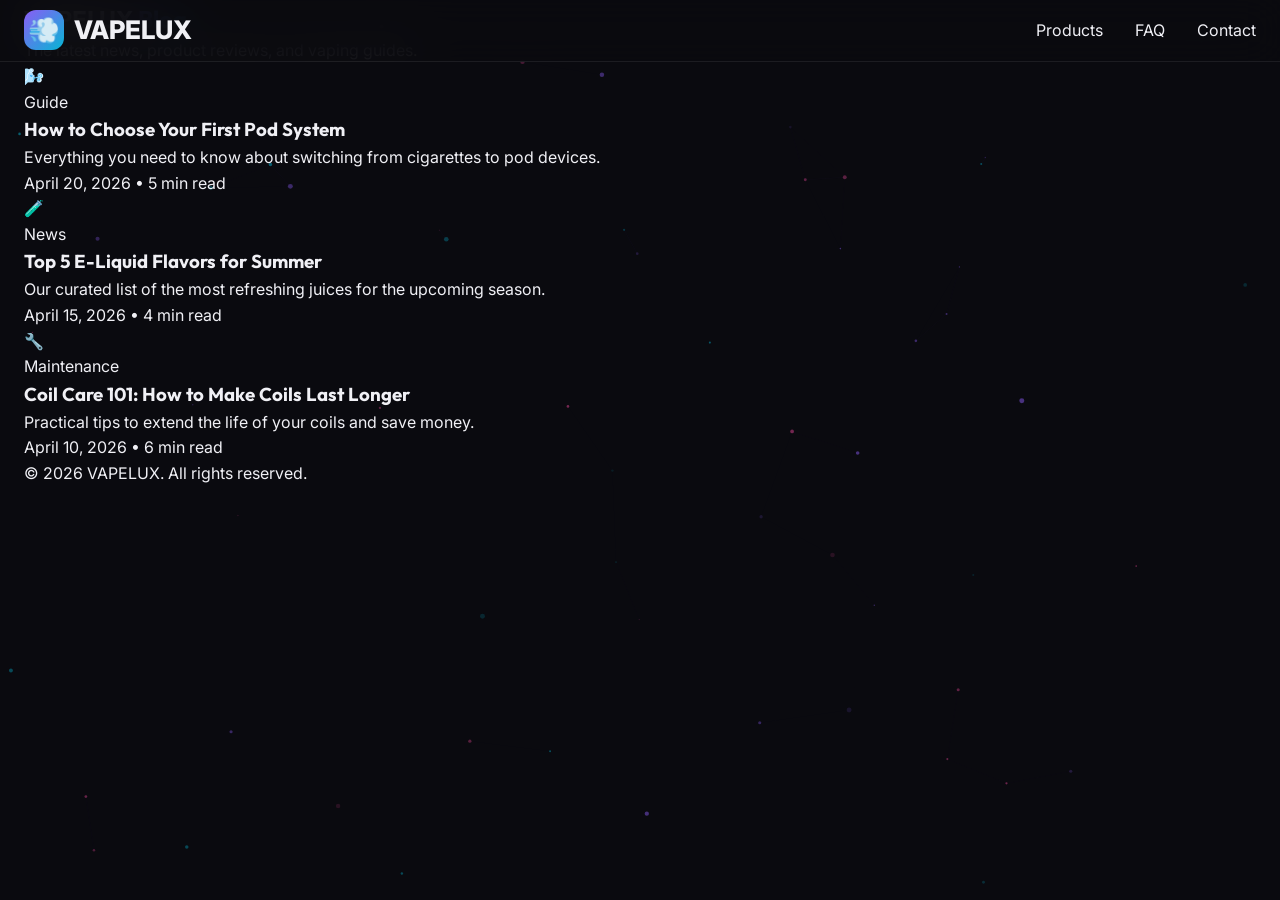
==== vapelux/blog.html @ a4ee9485 "Add files via upload" ====
<!DOCTYPE html>
<html lang="en">
<head>
  <meta charset="UTF-8">
  <meta name="viewport" content="width=device-width, initial-scale=1.0">
  <title>The Vape Blog — VAPELUX | News & Tips</title>
  <link rel="stylesheet" href="styles.css">
</head>
<body>
<canvas id="particles"></canvas>
<nav class="navbar scrolled">
  <div class="container">
    <a href="index.html" class="nav-logo"><div class="logo-icon">💨</div><span>VAPELUX</span></a>
    <ul class="nav-links">
      <li><a href="index.html#products">Products</a></li>
      <li><a href="faq.html">FAQ</a></li>
      <li><a href="contact.html">Contact</a></li>
    </ul>
  </div>
</nav>

<main>
<section class="page-hero">
  <div class="container">
    <h1>VAPELUX <span class="gradient-text">Blog</span></h1>
    <p>The latest news, product reviews, and vaping guides.</p>
  </div>
</section>

<section class="page-content">
  <div class="container">
    <div class="blog-grid">
      <div class="blog-card reveal">
        <div class="blog-card-img">🌬️</div>
        <div class="blog-card-body">
          <div class="blog-card-tag">Guide</div>
          <h3>How to Choose Your First Pod System</h3>
          <p>Everything you need to know about switching from cigarettes to pod devices.</p>
          <div class="blog-card-meta">April 20, 2026 • 5 min read</div>
        </div>
      </div>
      <div class="blog-card reveal">
        <div class="blog-card-img">🧪</div>
        <div class="blog-card-body">
          <div class="blog-card-tag">News</div>
          <h3>Top 5 E-Liquid Flavors for Summer</h3>
          <p>Our curated list of the most refreshing juices for the upcoming season.</p>
          <div class="blog-card-meta">April 15, 2026 • 4 min read</div>
        </div>
      </div>
      <div class="blog-card reveal">
        <div class="blog-card-img">🔧</div>
        <div class="blog-card-body">
          <div class="blog-card-tag">Maintenance</div>
          <h3>Coil Care 101: How to Make Coils Last Longer</h3>
          <p>Practical tips to extend the life of your coils and save money.</p>
          <div class="blog-card-meta">April 10, 2026 • 6 min read</div>
        </div>
      </div>
    </div>
  </div>
</section>
</main>

<footer class="footer">
  <div class="container">
    <div class="footer-bottom"><p>&copy; 2026 VAPELUX. All rights reserved.</p></div>
  </div>
</footer>
<script src="script.js"></script>
</body>
</html>
---- vapelux/styles.css ----
@import url('https://fonts.googleapis.com/css2?family=Inter:wght@300;400;500;600;700;800;900&family=Outfit:wght@300;400;500;600;700;800;900&display=swap');

:root {
  --bg-primary: #0a0a0f;
  --bg-secondary: #12121a;
  --bg-card: rgba(255,255,255,0.04);
  --text-primary: #f0f0f5;
  --text-secondary: #8a8a9a;
  --accent-1: #8b5cf6;
  --accent-2: #06b6d4;
  --accent-3: #ec4899;
  --gradient-main: linear-gradient(135deg, #8b5cf6, #06b6d4);
  --glass: rgba(255,255,255,0.05);
  --glass-border: rgba(255,255,255,0.08);
  --radius: 16px;
  --radius-sm: 10px;
  --shadow-glow: 0 0 40px rgba(139,92,246,0.15);
}

*, *::before, *::after { margin:0; padding:0; box-sizing:border-box; }
body {
  font-family: 'Inter', sans-serif;
  background: var(--bg-primary);
  color: var(--text-primary);
  overflow-x: hidden;
  line-height: 1.6;
}
h1,h2,h3,h4 { font-family:'Outfit',sans-serif; }
a { text-decoration:none; color:inherit; transition: 0.3s; }
img { max-width:100%; display:block; }
button { cursor:pointer; border:none; font-family:inherit; transition: 0.3s; }
.container { max-width:1280px; margin:0 auto; padding:0 24px; }

/* NAVBAR */
.navbar {
  position:fixed; top:0; left:0; width:100%; z-index:1000;
  padding:16px 0; background: rgba(10,10,15,0.6); backdrop-filter: blur(20px);
  border-bottom:1px solid var(--glass-border); transition: 0.4s;
}
.navbar.scrolled { background:rgba(10,10,15,0.9); padding:10px 0; }
.navbar .container { display:flex; align-items:center; justify-content:space-between; }
.nav-logo { display:flex; align-items:center; gap:10px; font-weight:800; font-size:1.6rem; }
.logo-icon { width:40px; height:40px; border-radius:12px; background:var(--gradient-main); display:flex; align-items:center; justify-content:center; }
.nav-links { display:flex; gap:32px; list-style:none; }
.nav-links a:hover { color:var(--accent-1); }
.nav-actions { display:flex; align-items:center; gap:16px; }
.nav-cta { padding:10px 24px; border-radius:50px; background:var(--gradient-main); color:#fff; font-weight:600; }

/* HERO */
.hero { min-height:100vh; display:flex; align-items:center; padding-top:80px; }
.hero .container { display:grid; grid-template-columns:1fr 1fr; gap:60px; align-items:center; }
.hero h1 { font-size:clamp(2.5rem, 5vw, 4rem); font-weight:900; margin-bottom:20px; }
.gradient-text { background: var(--gradient-main); -webkit-background-clip: text; -webkit-text-fill-color: transparent; }
.hero-desc { font-size:1.1rem; color:var(--text-secondary); margin-bottom:36px; }
.hero-btns { display:flex; gap:16px; }
.btn-primary { padding:14px 36px; border-radius:50px; background:var(--gradient-main); color:#fff; font-weight:700; }
.btn-outline { padding:14px 36px; border-radius:50px; border:1.5px solid var(--glass-border); color:#fff; font-weight:700; background:none; }
.hero-image img { border-radius:24px; box-shadow: 0 30px 80px rgba(0,0,0,0.5); }

/* MARQUEE */
.brands { padding:60px 0; border-top:1px solid var(--glass-border); overflow:hidden; }
.marquee-track { display:flex; gap:60px; animation: marquee 20s linear infinite; width: max-content; }
.brand-item { font-size:1.2rem; font-weight:700; opacity:0.2; letter-spacing:4px; }
@keyframes marquee { 0% { transform: translateX(0); } 100% { transform: translateX(-50%); } }

/* CATEGORIES */
.categories { padding:100px 0; }
.categories-grid { display:grid; grid-template-columns: repeat(auto-fit, minmax(250px, 1fr)); gap:24px; }
.category-card { padding:40px; background:var(--bg-card); border:1px solid var(--glass-border); border-radius:var(--radius); transition:0.4s; }
.category-card:hover { transform:translateY(-10px); border-color:var(--accent-1); }
.category-icon { font-size:2rem; margin-bottom:20px; color:var(--accent-1); }

/* PRODUCTS */
.products { padding:100px 0; background:var(--bg-secondary); }
.products-grid { display:grid; grid-template-columns: repeat(auto-fill, minmax(280px, 1fr)); gap:28px; }
.product-card { background:var(--bg-card); border:1px solid var(--glass-border); border-radius:var(--radius); overflow:hidden; transition:0.4s; }
.product-card:hover { transform:translateY(-10px); box-shadow:var(--shadow-glow); }
.product-img { position:relative; aspect-ratio:1; background:#15151f; }
.product-img img { width:100%; height:100%; object-fit:cover; }
.product-badge { position:absolute; top:12px; left:12px; padding:4px 12px; border-radius:50px; font-size:0.7rem; font-weight:700; }
.product-badge.new { background:var(--accent-1); color:#fff; }
.product-info { padding:20px; }
.product-price { font-size:1.2rem; font-weight:800; color:var(--accent-2); }
.product-cart-btn { width:100%; padding:12px; border-radius:var(--radius-sm); background:rgba(139,92,246,0.1); color:var(--accent-1); font-weight:600; margin-top:15px; }

/* CART DRAWER */
.cart-drawer { position:fixed; top:0; right:0; width:400px; height:100vh; background:var(--bg-secondary); z-index:2001; transform:translateX(100%); transition:0.3s cubic-bezier(0.4, 0, 0.2, 1); border-left:1px solid var(--glass-border); }
.cart-drawer.open { transform:translateX(0); }
.cart-overlay { position:fixed; inset:0; background:rgba(0,0,0,0.5); backdrop-filter:blur(5px); z-index:2000; display:none; }
.cart-overlay.open { display:block; }
.cart-header { padding:20px; border-bottom:1px solid var(--glass-border); display:flex; justify-content:space-between; }
.cart-items { padding:20px; flex:1; overflow-y:auto; }
.cart-footer { padding:20px; border-top:1px solid var(--glass-border); }

/* MISC */
#particles { position:fixed; inset:0; z-index:-1; pointer-events:none; }
.reveal { opacity:0; transform:translateY(30px); transition: 0.8s; }
.reveal.visible { opacity:1; transform:translateY(0); }
.age-gate { position:fixed; inset:0; background:rgba(0,0,0,0.95); z-index:9999; display:flex; align-items:center; justify-content:center; backdrop-filter:blur(20px); }
.age-gate.hidden { display:none; }
.age-gate-box { padding:60px; background:var(--bg-card); border-radius:24px; text-align:center; max-width:500px; }
.toast { position:fixed; bottom:20px; left:50%; transform:translateX(-50%); background:var(--bg-secondary); padding:12px 24px; border-radius:50px; border:1px solid var(--glass-border); opacity:0; transition:0.3s; z-index:3000; }
.toast.show { opacity:1; bottom:40px; }

@media (max-width: 768px) {
  .hero .container { grid-template-columns: 1fr; text-align: center; }
  .hero-btns { justify-content: center; }
  .nav-links { display:none; }
}
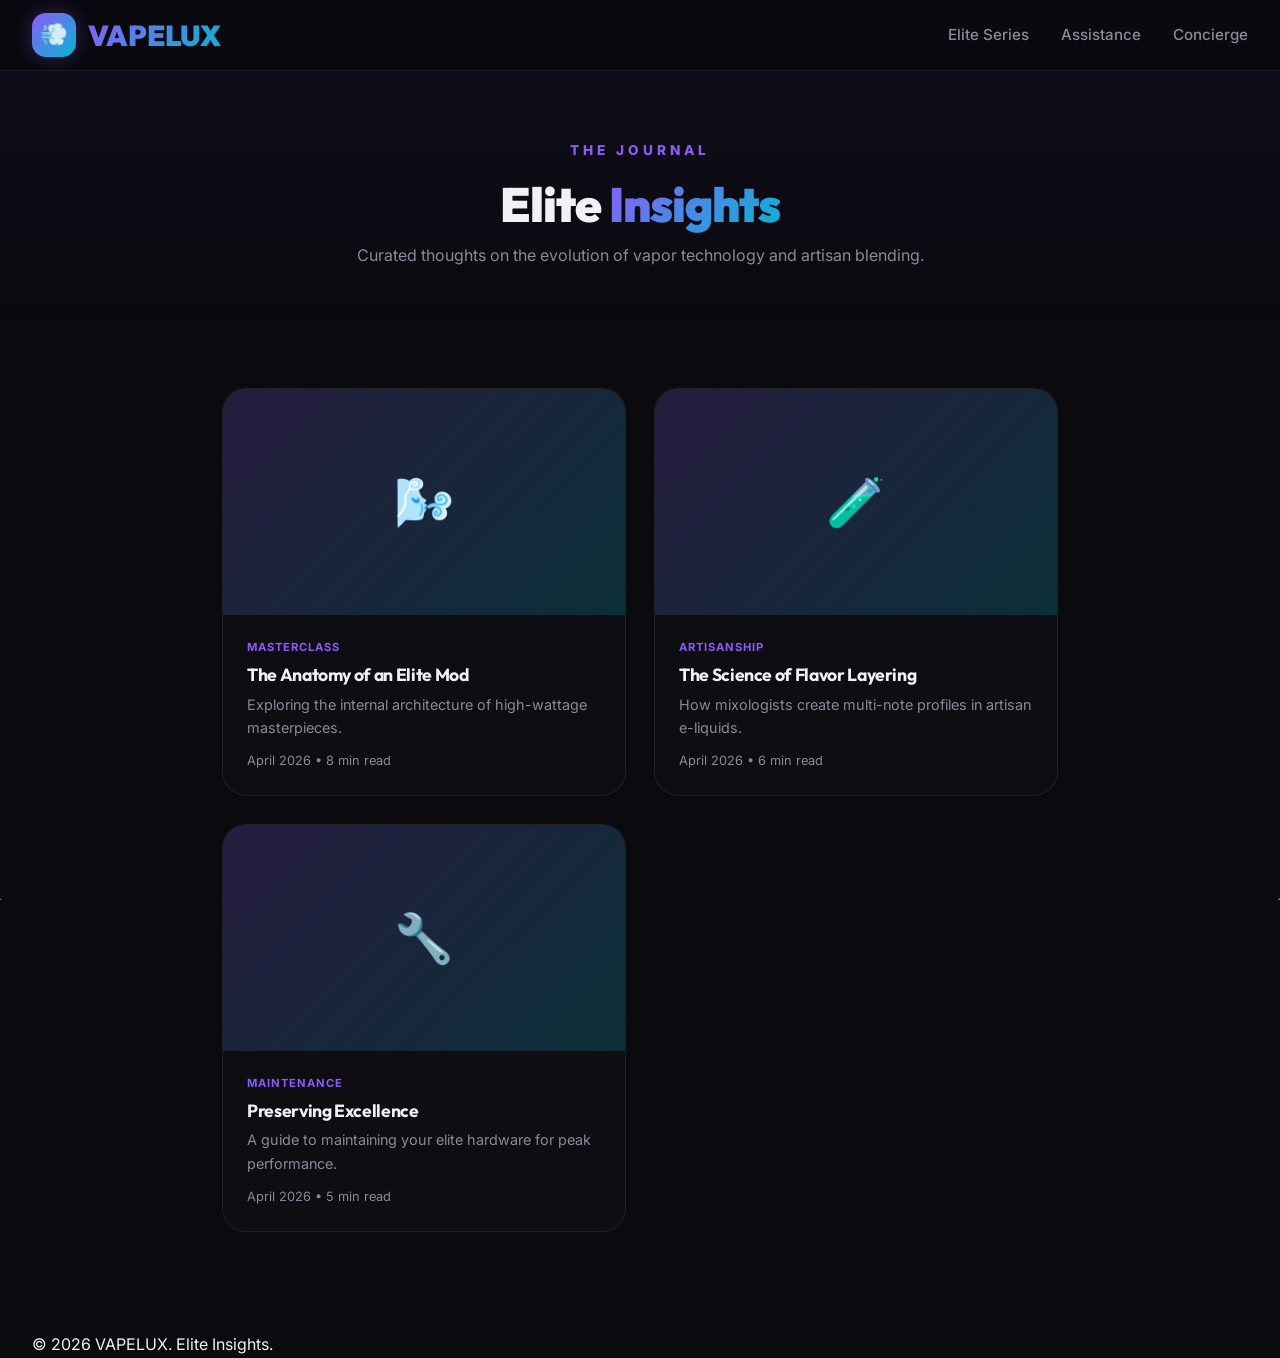
==== commit b7d99119: "Add files via upload" ====
--- a/vapelux/blog.html
+++ b/vapelux/blog.html
@@ -3,7 +3,7 @@
 <head>
   <meta charset="UTF-8">
   <meta name="viewport" content="width=device-width, initial-scale=1.0">
-  <title>The Vape Blog — VAPELUX | News & Tips</title>
+  <title>VAPELUX Journal — Elite Vaping Insights</title>
   <link rel="stylesheet" href="styles.css">
 </head>
 <body>
@@ -12,9 +12,9 @@
   <div class="container">
     <a href="index.html" class="nav-logo"><div class="logo-icon">💨</div><span>VAPELUX</span></a>
     <ul class="nav-links">
-      <li><a href="index.html#products">Products</a></li>
-      <li><a href="faq.html">FAQ</a></li>
-      <li><a href="contact.html">Contact</a></li>
+      <li><a href="index.html#products">Elite Series</a></li>
+      <li><a href="faq.html">Assistance</a></li>
+      <li><a href="contact.html">Concierge</a></li>
     </ul>
   </div>
 </nav>
@@ -22,8 +22,9 @@
 <main>
 <section class="page-hero">
   <div class="container">
-    <h1>VAPELUX <span class="gradient-text">Blog</span></h1>
-    <p>The latest news, product reviews, and vaping guides.</p>
+    <span class="section-label">The Journal</span>
+    <h1>Elite <span class="gradient-text">Insights</span></h1>
+    <p>Curated thoughts on the evolution of vapor technology and artisan blending.</p>
   </div>
 </section>
 
@@ -33,28 +34,28 @@
       <div class="blog-card reveal">
         <div class="blog-card-img">🌬️</div>
         <div class="blog-card-body">
-          <div class="blog-card-tag">Guide</div>
-          <h3>How to Choose Your First Pod System</h3>
-          <p>Everything you need to know about switching from cigarettes to pod devices.</p>
-          <div class="blog-card-meta">April 20, 2026 • 5 min read</div>
+          <div class="blog-card-tag">Masterclass</div>
+          <h3>The Anatomy of an Elite Mod</h3>
+          <p>Exploring the internal architecture of high-wattage masterpieces.</p>
+          <div class="blog-card-meta">April 2026 • 8 min read</div>
         </div>
       </div>
       <div class="blog-card reveal">
         <div class="blog-card-img">🧪</div>
         <div class="blog-card-body">
-          <div class="blog-card-tag">News</div>
-          <h3>Top 5 E-Liquid Flavors for Summer</h3>
-          <p>Our curated list of the most refreshing juices for the upcoming season.</p>
-          <div class="blog-card-meta">April 15, 2026 • 4 min read</div>
+          <div class="blog-card-tag">Artisanship</div>
+          <h3>The Science of Flavor Layering</h3>
+          <p>How mixologists create multi-note profiles in artisan e-liquids.</p>
+          <div class="blog-card-meta">April 2026 • 6 min read</div>
         </div>
       </div>
       <div class="blog-card reveal">
         <div class="blog-card-img">🔧</div>
         <div class="blog-card-body">
           <div class="blog-card-tag">Maintenance</div>
-          <h3>Coil Care 101: How to Make Coils Last Longer</h3>
-          <p>Practical tips to extend the life of your coils and save money.</p>
-          <div class="blog-card-meta">April 10, 2026 • 6 min read</div>
+          <h3>Preserving Excellence</h3>
+          <p>A guide to maintaining your elite hardware for peak performance.</p>
+          <div class="blog-card-meta">April 2026 • 5 min read</div>
         </div>
       </div>
     </div>
@@ -64,7 +65,7 @@
 
 <footer class="footer">
   <div class="container">
-    <div class="footer-bottom"><p>&copy; 2026 VAPELUX. All rights reserved.</p></div>
+    <div class="footer-bottom"><p>&copy; 2026 VAPELUX. Elite Insights.</p></div>
   </div>
 </footer>
 <script src="script.js"></script>
--- a/vapelux/styles.css
+++ b/vapelux/styles.css
@@ -3,107 +3,319 @@
 :root {
   --bg-primary: #0a0a0f;
   --bg-secondary: #12121a;
-  --bg-card: rgba(255,255,255,0.04);
+  --bg-card: rgba(15, 15, 20, 0.6);
+  --bg-card-hover: rgba(255, 255, 255, 0.05);
   --text-primary: #f0f0f5;
   --text-secondary: #8a8a9a;
   --accent-1: #8b5cf6;
   --accent-2: #06b6d4;
   --accent-3: #ec4899;
   --gradient-main: linear-gradient(135deg, #8b5cf6, #06b6d4);
-  --glass: rgba(255,255,255,0.05);
   --glass-border: rgba(255,255,255,0.08);
-  --radius: 16px;
-  --radius-sm: 10px;
-  --shadow-glow: 0 0 40px rgba(139,92,246,0.15);
+  --radius: 24px;
+  --radius-sm: 12px;
+  --shadow-glow: 0 0 50px rgba(139,92,246,0.2);
 }
 
 *, *::before, *::after { margin:0; padding:0; box-sizing:border-box; }
-body {
-  font-family: 'Inter', sans-serif;
-  background: var(--bg-primary);
-  color: var(--text-primary);
-  overflow-x: hidden;
-  line-height: 1.6;
-}
-h1,h2,h3,h4 { font-family:'Outfit',sans-serif; }
-a { text-decoration:none; color:inherit; transition: 0.3s; }
+html { scroll-behavior: smooth; scroll-padding-top: 80px; }
+body { font-family:'Inter',sans-serif; background:var(--bg-primary); color:var(--text-primary); overflow-x:hidden; line-height:1.6; }
+h1,h2,h3,h4,h5,h6 { font-family:'Outfit',sans-serif; line-height:1.1; letter-spacing:-0.02em; }
+a { text-decoration:none; color:inherit; transition:0.4s; }
 img { max-width:100%; display:block; }
-button { cursor:pointer; border:none; font-family:inherit; transition: 0.3s; }
-.container { max-width:1280px; margin:0 auto; padding:0 24px; }
+button { cursor:pointer; border:none; font-family:inherit; transition:0.4s; }
+ul { list-style:none; }
+.container { max-width:1400px; margin:0 auto; padding:0 32px; }
+
+/* GRADIENT TEXT */
+/* GRADIENT TEXT */
+.gradient-text { 
+  background: var(--gradient-main); 
+  -webkit-background-clip: text; 
+  -webkit-text-fill-color: transparent;
+  color: var(--accent-1); /* Fallback */
+}
+
+/* BUTTONS */
+.btn-primary { padding:14px 36px; border-radius:100px; background:var(--gradient-main); color:#fff; font-weight:700; font-size:0.95rem; display:inline-block; text-align:center; }
+.btn-primary:hover { transform:translateY(-3px); box-shadow:0 12px 40px rgba(139,92,246,0.4); }
+.btn-outline { padding:14px 36px; border-radius:100px; background:transparent; color:var(--text-primary); font-weight:700; font-size:0.95rem; border:1.5px solid var(--glass-border); display:inline-block; text-align:center; }
+.btn-outline:hover { border-color:var(--accent-1); background:rgba(139,92,246,0.08); }
+.hero-btns { display:flex; gap:16px; flex-wrap:wrap; }
 
 /* NAVBAR */
-.navbar {
-  position:fixed; top:0; left:0; width:100%; z-index:1000;
-  padding:16px 0; background: rgba(10,10,15,0.6); backdrop-filter: blur(20px);
-  border-bottom:1px solid var(--glass-border); transition: 0.4s;
-}
-.navbar.scrolled { background:rgba(10,10,15,0.9); padding:10px 0; }
+.navbar { position:fixed; top:0; left:0; width:100%; z-index:1000; padding:20px 0; background:rgba(10,10,15,0.4); backdrop-filter:blur(30px); border-bottom:1px solid var(--glass-border); transition:0.5s; }
+.navbar.scrolled { padding:12px 0; background:rgba(10,10,15,0.95); }
 .navbar .container { display:flex; align-items:center; justify-content:space-between; }
-.nav-logo { display:flex; align-items:center; gap:10px; font-weight:800; font-size:1.6rem; }
-.logo-icon { width:40px; height:40px; border-radius:12px; background:var(--gradient-main); display:flex; align-items:center; justify-content:center; }
-.nav-links { display:flex; gap:32px; list-style:none; }
-.nav-links a:hover { color:var(--accent-1); }
-.nav-actions { display:flex; align-items:center; gap:16px; }
-.nav-cta { padding:10px 24px; border-radius:50px; background:var(--gradient-main); color:#fff; font-weight:600; }
+.nav-logo { display:flex; align-items:center; gap:12px; font-family:'Outfit'; font-weight:900; font-size:1.8rem; }
+.logo-icon { width:44px; height:44px; border-radius:14px; background:var(--gradient-main); display:flex; align-items:center; justify-content:center; font-size:1.4rem; box-shadow:0 0 20px rgba(139,92,246,0.3); border: none !important; }
+.nav-logo span { background:var(--gradient-main); -webkit-background-clip:text; -webkit-text-fill-color:transparent; }
+.nav-links { display:flex; gap:32px; align-items:center; }
+.nav-links a { font-size:0.95rem; font-weight:500; color:var(--text-secondary); position:relative; }
+.nav-links a:hover { color:var(--text-primary); }
+.nav-links a::after { content:''; position:absolute; bottom:-6px; left:0; width:0; height:2px; background:var(--gradient-main); transition:width 0.4s; }
+.nav-links a:hover::after { width:100%; }
+.nav-actions { display:flex; align-items:center; gap:20px; }
+.nav-cta { padding:12px 28px; border-radius:100px; font-size:0.9rem; font-weight:700; background:var(--gradient-main); color:#fff; box-shadow:0 10px 30px rgba(139,92,246,0.25); }
+.nav-cta:hover { transform:translateY(-3px); }
+.nav-toggle { display:none; flex-direction:column; justify-content:center; align-items:center; background:none; width:44px; height:44px; border-radius:14px; border:1px solid var(--glass-border); position:relative; }
+.nav-toggle span { position: absolute; width:24px; height:2px; background:var(--text-primary); border-radius:2px; transition:0.3s; }
+.nav-toggle span:nth-child(1) { transform: translateY(-8px); }
+.nav-toggle span:nth-child(2) { transform: translateY(0); }
+.nav-toggle span:nth-child(3) { transform: translateY(8px); }
+.nav-close { display: none; }
+
+/* CART TOGGLE */
+.cart-toggle { position:relative; background:rgba(255,255,255,0.05); width:44px; height:44px; border-radius:14px; display:flex; align-items:center; justify-content:center; font-size:1.2rem; border:1px solid var(--glass-border); }
+.cart-toggle:hover { background:rgba(255,255,255,0.1); transform:scale(1.1); }
+.cart-count { position:absolute; top:-6px; right:-6px; width:22px; height:22px; border-radius:50%; background:var(--accent-3); color:#fff; font-size:0.7rem; font-weight:800; display:flex; align-items:center; justify-content:center; border:2px solid var(--bg-primary); }
 
 /* HERO */
-.hero { min-height:100vh; display:flex; align-items:center; padding-top:80px; }
-.hero .container { display:grid; grid-template-columns:1fr 1fr; gap:60px; align-items:center; }
-.hero h1 { font-size:clamp(2.5rem, 5vw, 4rem); font-weight:900; margin-bottom:20px; }
-.gradient-text { background: var(--gradient-main); -webkit-background-clip: text; -webkit-text-fill-color: transparent; }
-.hero-desc { font-size:1.1rem; color:var(--text-secondary); margin-bottom:36px; }
-.hero-btns { display:flex; gap:16px; }
-.btn-primary { padding:14px 36px; border-radius:50px; background:var(--gradient-main); color:#fff; font-weight:700; }
-.btn-outline { padding:14px 36px; border-radius:50px; border:1.5px solid var(--glass-border); color:#fff; font-weight:700; background:none; }
-.hero-image img { border-radius:24px; box-shadow: 0 30px 80px rgba(0,0,0,0.5); }
-
-/* MARQUEE */
-.brands { padding:60px 0; border-top:1px solid var(--glass-border); overflow:hidden; }
-.marquee-track { display:flex; gap:60px; animation: marquee 20s linear infinite; width: max-content; }
-.brand-item { font-size:1.2rem; font-weight:700; opacity:0.2; letter-spacing:4px; }
-@keyframes marquee { 0% { transform: translateX(0); } 100% { transform: translateX(-50%); } }
+.hero { min-height:100vh; display:flex; align-items:center; position:relative; padding:140px 0 100px; overflow:hidden; }
+.hero::before { content:''; position:absolute; top:-30%; right:-10%; width:800px; height:800px; background:radial-gradient(circle, rgba(139,92,246,0.15), transparent 70%); filter:blur(60px); z-index:-1; }
+.hero::after { content:''; position:absolute; bottom:-20%; left:-10%; width:600px; height:600px; background:radial-gradient(circle, rgba(6,182,212,0.1), transparent 70%); filter:blur(60px); z-index:-1; }
+.hero .container { display:grid; grid-template-columns:1fr 1fr; gap:80px; align-items:center; }
+.hero-badge { display:inline-flex; align-items:center; gap:10px; padding:8px 20px; border-radius:100px; font-size:0.85rem; font-weight:700; background:rgba(139,92,246,0.1); color:var(--accent-1); border:1px solid rgba(139,92,246,0.2); margin-bottom:24px; text-transform:uppercase; letter-spacing:0.05em; }
+.hero-badge .dot { width:8px; height:8px; border-radius:50%; background:var(--accent-1); box-shadow:0 0 10px var(--accent-1); animation:pulse 2s infinite; }
+.hero h1 { font-size:clamp(3rem,6vw,5rem); font-weight:900; margin-bottom:24px; line-height:1.05; }
+.hero-desc { font-size:1.2rem; color:var(--text-secondary); max-width:540px; margin-bottom:44px; }
+.hero-image { position:relative; perspective:1000px; }
+.hero-image img { width:100%; border-radius:32px; transform:rotateY(-5deg) rotateX(5deg); box-shadow:-20px 40px 100px rgba(0,0,0,0.6); animation:float 6s ease-in-out infinite; }
+.hero-image::after { content:''; position:absolute; inset:-20px; background:var(--gradient-main); filter:blur(40px); opacity:0.2; z-index:-1; border-radius:40px; }
+.hero-stats { display:flex; gap:60px; margin-top:60px; border-top:1px solid var(--glass-border); padding-top:40px; }
+.hero-stat h3 { font-size:2.2rem; font-weight:900; background:var(--gradient-main); -webkit-background-clip:text; -webkit-text-fill-color:transparent; }
+.hero-stat p { font-size:0.85rem; color:var(--text-secondary); text-transform:uppercase; letter-spacing:2px; margin-top:4px; font-weight:600; }
+
+/* BRANDS MARQUEE */
+.brands { padding:60px 0; border-top:1px solid var(--glass-border); border-bottom:1px solid var(--glass-border); overflow:hidden; }
+.marquee-track { display:flex; gap:60px; animation:marquee 20s linear infinite; width:max-content; }
+.brand-item { font-family:'Outfit'; font-size:1.3rem; font-weight:700; color:rgba(255,255,255,0.4); white-space:nowrap; text-transform:uppercase; letter-spacing:4px; }
+
+/* SECTIONS */
+section { padding:100px 0; }
+.section-header { text-align:center; margin-bottom:80px; }
+.section-label { color:var(--accent-1); font-weight:800; text-transform:uppercase; letter-spacing:4px; font-size:0.85rem; margin-bottom:16px; display:block; }
+.section-title { font-size:clamp(2.2rem,4vw,3.5rem); font-weight:900; margin-bottom:20px; line-height: 1.1; }
+.section-desc { color:var(--text-secondary); max-width:640px; margin:0 auto; font-size:1.1rem; }
 
 /* CATEGORIES */
-.categories { padding:100px 0; }
-.categories-grid { display:grid; grid-template-columns: repeat(auto-fit, minmax(250px, 1fr)); gap:24px; }
-.category-card { padding:40px; background:var(--bg-card); border:1px solid var(--glass-border); border-radius:var(--radius); transition:0.4s; }
-.category-card:hover { transform:translateY(-10px); border-color:var(--accent-1); }
-.category-icon { font-size:2rem; margin-bottom:20px; color:var(--accent-1); }
+.categories-grid { display:grid; grid-template-columns:repeat(auto-fit, minmax(300px,1fr)); gap:32px; }
+.category-card { padding:40px; background:var(--bg-card); border:1px solid var(--glass-border); border-radius:var(--radius); transition:0.5s; position:relative; overflow:hidden; backdrop-filter: blur(20px); }
+.category-card:hover { transform:translateY(-10px); border-color:rgba(139,92,246,0.3); background: var(--bg-card-hover); box-shadow:var(--shadow-glow); }
+.category-card::before { content:''; position:absolute; top:0; left:0; width:100%; height:4px; background:var(--gradient-main); transform:scaleX(0); transition:0.5s; }
+.category-card:hover::before { transform:scaleX(1); }
+.category-icon { width:70px; height:70px; border-radius:20px; display:flex; align-items:center; justify-content:center; font-size:2.2rem; margin-bottom:30px; background:rgba(139,92,246,0.1); color:var(--accent-1); }
+.category-card h3 { font-size:1.5rem; margin-bottom:12px; }
+.category-card p { color:var(--text-secondary); font-size:1rem; }
 
 /* PRODUCTS */
-.products { padding:100px 0; background:var(--bg-secondary); }
-.products-grid { display:grid; grid-template-columns: repeat(auto-fill, minmax(280px, 1fr)); gap:28px; }
-.product-card { background:var(--bg-card); border:1px solid var(--glass-border); border-radius:var(--radius); overflow:hidden; transition:0.4s; }
-.product-card:hover { transform:translateY(-10px); box-shadow:var(--shadow-glow); }
-.product-img { position:relative; aspect-ratio:1; background:#15151f; }
-.product-img img { width:100%; height:100%; object-fit:cover; }
-.product-badge { position:absolute; top:12px; left:12px; padding:4px 12px; border-radius:50px; font-size:0.7rem; font-weight:700; }
+.products { background:var(--bg-secondary); padding:120px 0; }
+.products-grid { display:grid; grid-template-columns:repeat(auto-fill, minmax(300px,1fr)); gap:40px; }
+.product-card { background:var(--bg-primary); border:1px solid var(--glass-border); border-radius:var(--radius); overflow:hidden; transition:0.5s; }
+.product-card:hover { transform:translateY(-10px); box-shadow:var(--shadow-glow); border-color:rgba(139,92,246,0.3); }
+.product-img { position:relative; aspect-ratio:1; background:#000; overflow:hidden; }
+.product-img img { width:100%; height:100%; object-fit:cover; transition:0.8s; }
+.product-card:hover .product-img img { transform:scale(1.1) rotate(2deg); }
+.product-badge { position:absolute; top:20px; left:20px; padding:6px 16px; border-radius:100px; font-size:0.75rem; font-weight:800; text-transform:uppercase; letter-spacing:1px; z-index:2; }
 .product-badge.new { background:var(--accent-1); color:#fff; }
-.product-info { padding:20px; }
-.product-price { font-size:1.2rem; font-weight:800; color:var(--accent-2); }
-.product-cart-btn { width:100%; padding:12px; border-radius:var(--radius-sm); background:rgba(139,92,246,0.1); color:var(--accent-1); font-weight:600; margin-top:15px; }
-
-/* CART DRAWER */
-.cart-drawer { position:fixed; top:0; right:0; width:400px; height:100vh; background:var(--bg-secondary); z-index:2001; transform:translateX(100%); transition:0.3s cubic-bezier(0.4, 0, 0.2, 1); border-left:1px solid var(--glass-border); }
+.product-badge.hot { background:var(--accent-3); color:#fff; }
+.product-badge.sale { background:var(--accent-2); color:#fff; }
+.product-info { padding:30px; }
+.product-brand { color:var(--accent-1); font-size:0.8rem; font-weight:800; text-transform:uppercase; letter-spacing:2px; margin-bottom:8px; }
+.product-info h3 { font-size:1.25rem; margin-bottom:12px; }
+.product-price { font-size:1.5rem; font-weight:900; background:var(--gradient-main); -webkit-background-clip:text; -webkit-text-fill-color:transparent; }
+.product-cart-btn { width:100%; padding:16px; border-radius:16px; background:rgba(255,255,255,0.05); color:#fff; font-weight:700; margin-top:24px; border:1px solid var(--glass-border); }
+.product-cart-btn:hover { background:var(--gradient-main); border-color:transparent; }
+
+/* FEATURED */
+.featured { padding:120px 0; }
+.featured-grid { display:grid; grid-template-columns:1fr 1fr; gap:80px; align-items:center; }
+
+/* CART OVERLAY & DRAWER */
+.cart-overlay { position:fixed; inset:0; background:rgba(0,0,0,0.8); backdrop-filter:blur(15px); z-index:2000; opacity:0; visibility:hidden; transition:0.4s; }
+.cart-overlay.open { opacity:1; visibility:visible; }
+.cart-drawer { position:fixed; top:0; right:0; width:480px; max-width:100%; height:100vh; background:var(--bg-secondary); z-index:2001; transform:translateX(100%); transition:0.5s cubic-bezier(0.16,1,0.3,1); border-left:1px solid var(--glass-border); display:flex; flex-direction:column; box-shadow:-20px 0 60px rgba(0,0,0,0.5); }
 .cart-drawer.open { transform:translateX(0); }
-.cart-overlay { position:fixed; inset:0; background:rgba(0,0,0,0.5); backdrop-filter:blur(5px); z-index:2000; display:none; }
-.cart-overlay.open { display:block; }
-.cart-header { padding:20px; border-bottom:1px solid var(--glass-border); display:flex; justify-content:space-between; }
-.cart-items { padding:20px; flex:1; overflow-y:auto; }
-.cart-footer { padding:20px; border-top:1px solid var(--glass-border); }
-
-/* MISC */
+.cart-header { padding:30px; border-bottom:1px solid var(--glass-border); display:flex; justify-content:space-between; align-items:center; }
+.cart-header h3 { font-size:1.5rem; font-weight:900; }
+.cart-close { font-size:1.8rem; background:none; color:var(--text-secondary); }
+.cart-close:hover { color:#fff; }
+.cart-items { padding:24px; flex:1; overflow-y:auto; }
+.cart-item { display:flex; gap:16px; align-items:center; padding:16px 0; border-bottom:1px solid var(--glass-border); }
+.cart-item-img { width:80px; height:80px; border-radius:16px; background:#000; overflow:hidden; flex-shrink:0; }
+.cart-item-img img { width:100%; height:100%; object-fit:cover; }
+.cart-item-details { flex:1; min-width:0; }
+.cart-item-brand { font-size:0.7rem; color:var(--accent-1); font-weight:700; text-transform:uppercase; letter-spacing:1px; }
+.cart-item-name { font-size:0.95rem; font-weight:600; margin:4px 0; white-space:nowrap; overflow:hidden; text-overflow:ellipsis; }
+.cart-item-price { font-size:0.85rem; color:var(--text-secondary); }
+.cart-item-actions { display:flex; flex-direction:column; align-items:flex-end; gap:8px; }
+.cart-qty-controls { display:flex; align-items:center; border:1px solid var(--glass-border); border-radius:10px; overflow:hidden; }
+.cart-qty-btn { width:32px; height:32px; background:rgba(255,255,255,0.04); color:#fff; font-size:1rem; display:flex; align-items:center; justify-content:center; }
+.cart-qty-btn:hover { background:rgba(139,92,246,0.2); }
+.cart-qty-value { width:32px; text-align:center; font-size:0.85rem; font-weight:700; }
+.cart-remove-btn { background:none; font-size:0.9rem; opacity:0.4; padding:2px; }
+.cart-remove-btn:hover { opacity:1; }
+.cart-empty { flex:1; display:flex; flex-direction:column; align-items:center; justify-content:center; gap:16px; padding:40px; }
+.cart-empty-icon { font-size:3rem; opacity:0.3; }
+.cart-empty p { color:var(--text-secondary); }
+.cart-footer { padding:30px; border-top:1px solid var(--glass-border); background:rgba(0,0,0,0.2); }
+.cart-total, .cart-subtotal { display:flex; justify-content:space-between; font-size:1.3rem; font-weight:900; margin-bottom:20px; }
+.cart-subtotal span:last-child { background:var(--gradient-main); -webkit-background-clip:text; -webkit-text-fill-color:transparent; }
+.cart-shipping-note { font-size:0.75rem; color:var(--text-secondary); margin-bottom:16px; text-align:center; }
+
+/* AGE GATE */
+.age-gate { position:fixed; inset:0; z-index:9999; display:flex; align-items:center; justify-content:center; background:rgba(10,10,15,0.95); backdrop-filter:blur(30px); }
+.age-gate.hidden { display:none; }
+.age-gate-box { 
+  text-align:center; 
+  padding:60px 40px; 
+  border-radius:var(--radius); 
+  background: var(--bg-secondary); 
+  border: 1px solid var(--glass-border); 
+  max-width: 500px; 
+  width: 90%; 
+  box-shadow: 0 30px 100px rgba(0,0,0,0.8);
+  position: relative;
+  z-index: 10001;
+}
+.age-gate-box h2 { font-size: clamp(1.5rem, 5vw, 2.2rem); margin-bottom: 12px; }
+.age-gate-box p { font-size: 1rem; color: var(--text-secondary); margin-bottom: 32px; }
+.age-gate-btns { display: flex; gap: 16px; justify-content: center; flex-wrap: wrap; }
+
+/* TOAST */
+.toast { position:fixed; bottom:-100px; left:50%; transform:translateX(-50%); background:var(--bg-secondary); border:1px solid var(--accent-1); padding:16px 32px; border-radius:100px; color:#fff; font-weight:600; box-shadow:0 10px 40px rgba(139,92,246,0.4); z-index:3000; transition:0.5s cubic-bezier(0.16,1,0.3,1); display:flex; align-items:center; gap:10px; }
+.toast.show { bottom:40px; }
+.toast-icon { color:#22c55e; font-weight:700; }
+.toast-msg { font-size:0.9rem; white-space:nowrap; }
+
+/* SUBPAGE STYLES */
+.page-hero { padding:140px 0 60px; text-align:center; background:linear-gradient(180deg, rgba(139,92,246,0.06), transparent); }
+.page-hero h1 { font-size:clamp(2rem,4vw,3rem); font-weight:900; margin-bottom:12px; }
+.page-hero p { color:var(--text-secondary); max-width:600px; margin:0 auto; }
+.page-content { padding:60px 0 100px; }
+.page-content .container { max-width:900px; }
+.legal-content h2 { font-size:1.4rem; font-weight:700; margin:40px 0 16px; padding-top:20px; border-top:1px solid var(--glass-border); }
+.legal-content h2:first-child { border-top:none; margin-top:0; }
+.legal-content p { color:var(--text-secondary); margin-bottom:16px; line-height:1.8; }
+.legal-content ul { margin:0 0 16px 20px; list-style:disc; }
+.legal-content ul li { color:var(--text-secondary); margin-bottom:8px; line-height:1.7; }
+.legal-content a { color:var(--accent-1); }
+.legal-content strong { color:var(--text-primary); }
+
+/* FAQ */
+.faq-list { max-width:800px; margin:0 auto; display:flex; flex-direction:column; gap:12px; }
+.faq-item { border-radius:var(--radius); background:var(--bg-card); border:1px solid var(--glass-border); overflow:hidden; transition:0.3s; }
+.faq-item:hover { border-color:rgba(139,92,246,0.2); }
+.faq-question { width:100%; padding:20px 24px; display:flex; justify-content:space-between; align-items:center; background:rgba(255,255,255,0.03); color:var(--text-primary); font-size:1rem; font-weight:600; text-align:left; border: none; }
+.faq-question:hover { color:var(--accent-1); background:rgba(255,255,255,0.08); }
+.faq-arrow { transition:transform 0.3s; color:var(--text-secondary); }
+.faq-item.open .faq-arrow { transform:rotate(180deg); color:var(--accent-1); }
+.faq-answer { max-height:0; overflow:hidden; transition:max-height 0.4s; }
+.faq-item.open .faq-answer { max-height:500px; }
+.faq-answer-inner { padding:0 24px 20px; color:var(--text-secondary); line-height:1.7; }
+
+/* CONTACT */
+.contact-grid { display:grid; grid-template-columns:1fr 1fr; gap:60px; }
+.contact-form { display:flex; flex-direction:column; gap:16px; background:var(--bg-card); padding:40px; border-radius:var(--radius); border:1px solid var(--glass-border); }
+.contact-form input, .contact-form textarea, .contact-form select { padding:16px 20px; border-radius:14px; background:rgba(0,0,0,0.3); border:1px solid var(--glass-border); color:#fff; font-family:'Inter'; font-size:0.95rem; outline:none; transition:0.3s; resize:vertical; }
+.contact-form input:focus, .contact-form textarea:focus { border-color:var(--accent-1); background:rgba(139,92,246,0.05); }
+.contact-form input::placeholder, .contact-form textarea::placeholder { color:var(--text-secondary); }
+.contact-form textarea { min-height:140px; }
+.contact-info-cards { display:flex; flex-direction:column; gap:16px; }
+.contact-info-card { padding:28px; border-radius:var(--radius); background:var(--bg-card); border:1px solid var(--glass-border); }
+.contact-info-card .icon { font-size:1.5rem; margin-bottom:12px; }
+.contact-info-card h4 { font-size:1rem; font-weight:700; margin-bottom:6px; }
+.contact-info-card p { color:var(--text-secondary); font-size:0.9rem; }
+
+/* BLOG */
+.blog-grid { display:grid; grid-template-columns:repeat(auto-fill, minmax(320px,1fr)); gap:28px; }
+.blog-card { border-radius:var(--radius); background:var(--bg-card); border:1px solid var(--glass-border); overflow:hidden; transition:0.4s; }
+.blog-card:hover { transform:translateY(-6px); box-shadow:var(--shadow-glow); }
+.blog-card-img { width:100%; aspect-ratio:16/9; background:linear-gradient(135deg, rgba(139,92,246,0.2), rgba(6,182,212,0.2)); display:flex; align-items:center; justify-content:center; font-size:3rem; }
+.blog-card-body { padding:24px; }
+.blog-card-tag { font-size:0.7rem; font-weight:700; text-transform:uppercase; letter-spacing:1px; color:var(--accent-1); margin-bottom:8px; }
+.blog-card-body h3 { font-size:1.1rem; font-weight:700; margin-bottom:8px; }
+.blog-card-body p { color:var(--text-secondary); font-size:0.9rem; margin-bottom:12px; }
+.blog-card-meta { font-size:0.8rem; color:var(--text-secondary); }
+
+/* ANIMATIONS */
 #particles { position:fixed; inset:0; z-index:-1; pointer-events:none; }
-.reveal { opacity:0; transform:translateY(30px); transition: 0.8s; }
+main { position:relative; z-index:1; }
+.reveal { opacity:0; transform:translateY(50px); transition:1s cubic-bezier(0.16,1,0.3,1); }
 .reveal.visible { opacity:1; transform:translateY(0); }
-.age-gate { position:fixed; inset:0; background:rgba(0,0,0,0.95); z-index:9999; display:flex; align-items:center; justify-content:center; backdrop-filter:blur(20px); }
-.age-gate.hidden { display:none; }
-.age-gate-box { padding:60px; background:var(--bg-card); border-radius:24px; text-align:center; max-width:500px; }
-.toast { position:fixed; bottom:20px; left:50%; transform:translateX(-50%); background:var(--bg-secondary); padding:12px 24px; border-radius:50px; border:1px solid var(--glass-border); opacity:0; transition:0.3s; z-index:3000; }
-.toast.show { opacity:1; bottom:40px; }
+@keyframes float { 0%,100% { transform:rotateY(-5deg) rotateX(5deg) translateY(0); } 50% { transform:rotateY(-8deg) rotateX(8deg) translateY(-20px); } }
+@keyframes pulse { 0%,100% { opacity:1; } 50% { opacity:0.4; } }
+@keyframes marquee { 0% { transform:translateX(0); } 100% { transform:translateX(-50%); } }
+
+/* SCROLLBAR */
+::-webkit-scrollbar { width:8px; }
+::-webkit-scrollbar-track { background:var(--bg-primary); }
+::-webkit-scrollbar-thumb { background:rgba(139,92,246,0.3); border-radius:4px; }
+
+/* RESPONSIVE */
+@media (max-width:1024px) {
+  .hero .container { grid-template-columns:1fr; text-align:center; gap:40px; }
+  .hero-desc { margin:0 auto 40px; }
+  .hero-btns { justify-content:center; }
+  .hero-stats { justify-content:center; }
+  .featured-grid { grid-template-columns:1fr; }
+  .contact-grid { grid-template-columns:1fr; }
+  .cart-drawer { width:100%; }
+}
+@media (max-width:768px) {
+  .nav-toggle { display:flex; z-index: 1002; }
+  .nav-links { display:none; position:fixed; top:0; left:0; width:100%; height:100vh; flex-direction:column; justify-content:center; align-items:center; background:rgba(10,10,15,0.98); backdrop-filter:blur(30px); gap:32px; z-index: 1001; }
+  .nav-links.open { display:flex; }
+  .nav-links.open ~ .nav-toggle { display: none !important; }
+  .nav-close { display: block; position: absolute; top: 30px; right: 30px; background: none; color: var(--text-primary); font-size: 2rem; z-index: 1002; }
+  .nav-actions { gap: 12px; }
+  .nav-cta { display: none; } /* Hide shop button on small mobile nav to save space */
+  .hero { padding: 120px 0 60px; }
+  .hero h1 { font-size: clamp(2rem, 8vw, 3rem); }
+  .hero-image img { transform: none; animation: floatMobile 6s ease-in-out infinite; max-width: 80%; margin: 0 auto; }
+  .products-grid { grid-template-columns:1fr 1fr; gap: 20px; }
+  .product-info { padding: 20px; }
+}
+@media (max-width:480px) {
+  .products-grid { grid-template-columns:1fr; }
+  .hero h1 { font-size: clamp(1.8rem, 10vw, 2.5rem); }
+  .hero-btns { flex-direction:column; align-items:center; width: 100%; }
+  .hero-btns .btn-primary, .hero-btns .btn-outline { width: 100%; }
+  .hero-stats { flex-direction:column; gap:20px; margin-top: 40px; }
+  .container { padding: 0 20px; }
+  .nav-logo { font-size: 1.4rem; }
+  .logo-icon { width: 36px; height: 36px; font-size: 1.1rem; }
+}
+
+/* CHECKOUT & FOOTER GRIDS */
+.checkout-grid { display: grid; grid-template-columns: 1fr 1.2fr; gap: 60px; align-items: start; }
+.footer-grid { display: grid; grid-template-columns: 2fr 1fr 1fr; gap: 80px; margin-bottom: 60px; }
+
+.checkout-item { display: flex; gap: 16px; align-items: center; margin-bottom: 16px; }
+.checkout-item-img { width: 60px; height: 60px; border-radius: 12px; background: #000; overflow: hidden; border: 1px solid var(--glass-border); flex-shrink: 0; }
+.checkout-item-img img { width: 100%; height: 100%; object-fit: cover; }
+.checkout-item-details { flex: 1; }
+.checkout-item-details h4 { margin: 0; font-size: 0.95rem; }
+.checkout-item-details p { margin: 0; font-size: 0.8rem; color: var(--text-secondary); }
+.checkout-item-price { font-weight: 800; }
+
+.pt-0 { padding-top: 0 !important; }
+.footer-simple { padding: 60px 0; border-top: 1px solid var(--glass-border); text-align: center; color: var(--text-secondary); }
+.footer-simple .container { display: flex; flex-direction: column; align-items: center; gap: 16px; }
+
+/* MODALS */
+.modal-overlay { position: fixed; inset: 0; background: rgba(10,10,15,0.95); z-index: 9999; display: none; align-items: center; justify-content: center; backdrop-filter: blur(30px); }
+.modal-box { text-align: center; padding: 60px; background: var(--bg-secondary); border: 1px solid var(--glass-border); border-radius: var(--radius); max-width: 500px; width: 90%; box-shadow: 0 40px 100px rgba(0,0,0,0.6); }
+
+@media (max-width: 1024px) {
+  .nav-links { gap: 20px; }
+  .checkout-grid { gap: 40px; }
+  .footer-grid { gap: 40px; }
+}
 
 @media (max-width: 768px) {
-  .hero .container { grid-template-columns: 1fr; text-align: center; }
-  .hero-btns { justify-content: center; }
-  .nav-links { display:none; }
-}
+  .checkout-grid, .footer-grid { grid-template-columns: 1fr; gap: 40px; }
+  .hero-stats { gap: 30px; }
+}
+
+@keyframes floatMobile { 0%, 100% { transform: translateY(0); } 50% { transform: translateY(-15px); } }
